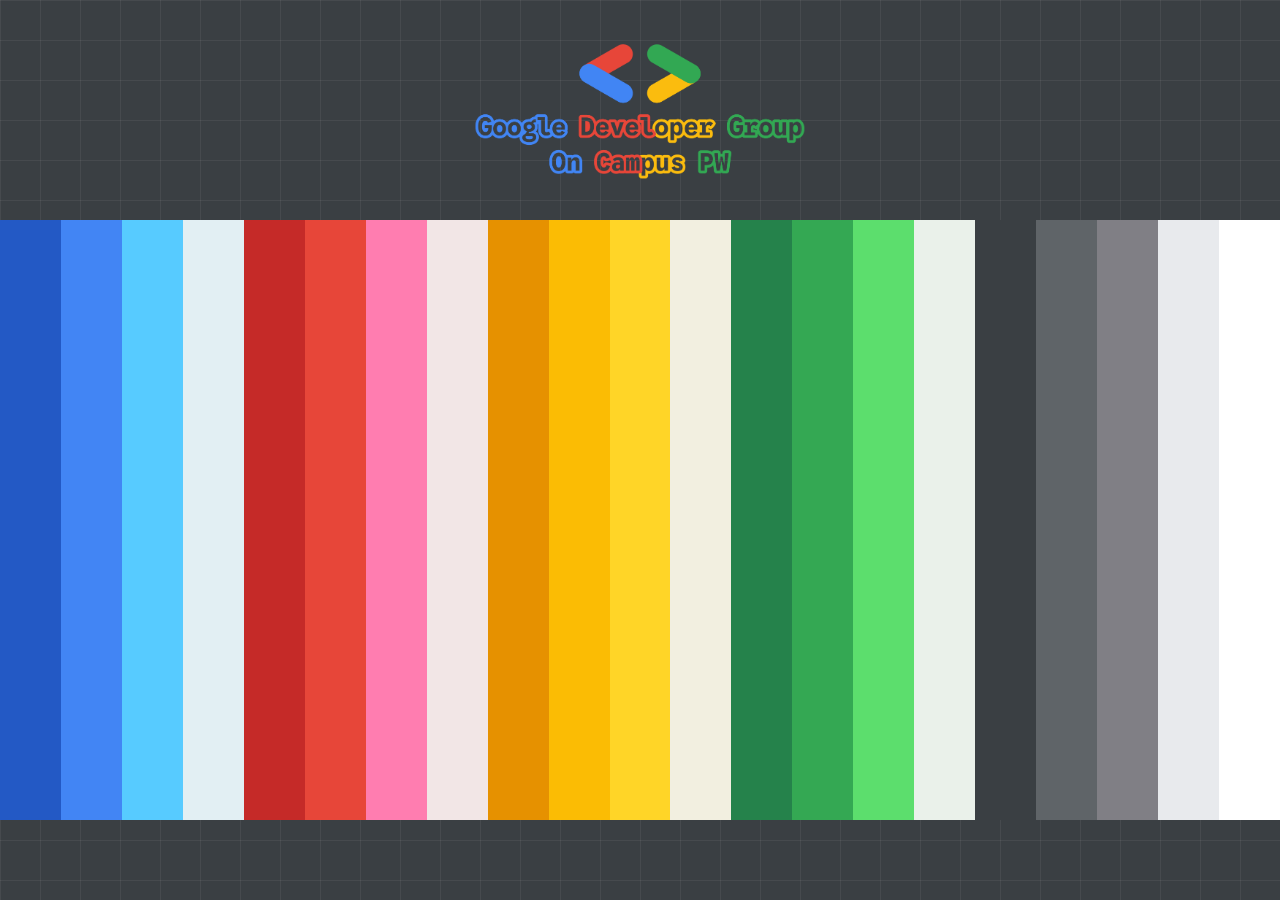
==== index.html @ b75a5c89 "simple website to share color palette This page was put together quickly so we could share the color" ====
<!DOCTYPE html>
<html lang="pl">
<head>
  <meta charset="UTF-8" />
  <meta name="viewport" content="width=device-width, initial-scale=1.0" />
  <title>GDG Color Palette</title>
  <link rel="icon" type="image/svg+xml" href="./icon.png" />
  <link href="https://fonts.googleapis.com/css2?family=DM+Mono:wght@400;500&family=DM+Sans:wght@300;400;500&display=swap" rel="stylesheet" />
  <style>
    *, *::before, *::after { box-sizing: border-box; margin: 0; padding: 0; }

    html, body {
      height: 100%;
      font-family: 'DM Sans', sans-serif;
      background-color: #3A3F43;
      background-image:
        linear-gradient(rgba(255,255,255,0.06) 1px, transparent 1px),
        linear-gradient(90deg, rgba(255,255,255,0.06) 1px, transparent 1px);
      background-size: 40px 40px;
      overflow: hidden;
    }

    /* ── Layout ── */
    .page {
      display: flex;
      flex-direction: column;
      height: 100vh;
    }

    /* ── Top bar ── */
    .bar-top {
      height: 220px;
      flex-shrink: 0;
      background: transparent;
      display: flex;
      align-items: center;
      justify-content: center;
    }

    .bar-top img {
      height: 160px;
      width: auto;
      position: relative;
      z-index: 1;
    }

    /* ── Palette ── */
    .palette {
      flex: 1;
      display: flex;
      min-height: 0;
    }

    .col {
      flex: 1;
      position: relative;
      cursor: pointer;
      display: flex;
      flex-direction: column;
      align-items: center;
      justify-content: flex-end;
      padding-bottom: 2rem;
      transition: flex 0.25s cubic-bezier(.4,0,.2,1);
      overflow: hidden;
    }

    .col:hover { flex: 1.7; }

    .col-label {
      display: flex;
      flex-direction: column;
      align-items: center;
      gap: 5px;
      opacity: 0;
      transform: translateY(8px);
      transition: opacity 0.2s ease, transform 0.2s ease;
      pointer-events: none;
      text-align: center;
    }

    .col:hover .col-label {
      opacity: 1;
      transform: translateY(0);
    }

    .col-hex {
      font-family: 'DM Mono', monospace;
      font-size: 0.68rem;
      font-weight: 500;
      letter-spacing: 0.12em;
      text-transform: uppercase;
    }

    .col-name {
      font-size: 0.62rem;
      font-weight: 400;
      letter-spacing: 0.06em;
      opacity: 0.7;
    }

    .col-icon {
      width: 30px;
      height: 30px;
      border-radius: 50%;
      display: flex;
      align-items: center;
      justify-content: center;
      margin-bottom: 5px;
      transition: background 0.15s;
    }

    .col:hover .col-icon { background: rgba(255,255,255,0.15); }

    .col-icon svg {
      width: 15px;
      height: 15px;
      fill: none;
      stroke-width: 2;
      stroke-linecap: round;
      stroke-linejoin: round;
    }

    /* ── Bottom bar ── */
    .bar-bottom {
      height: 80px;
      flex-shrink: 0;
      background: transparent;
    }

    /* ── Toast ── */
    .toast {
      position: fixed;
      bottom: 2.5rem;
      left: 50%;
      transform: translateX(-50%) translateY(12px);
      background: rgba(255,255,255,0.92);
      color: #1a1a1a;
      font-family: 'DM Mono', monospace;
      font-size: 0.75rem;
      padding: 8px 20px;
      border-radius: 100px;
      opacity: 0;
      transition: opacity 0.18s ease, transform 0.18s ease;
      pointer-events: none;
      white-space: nowrap;
      z-index: 100;
      letter-spacing: 0.04em;
    }

    .toast.show {
      opacity: 1;
      transform: translateX(-50%) translateY(0);
    }

    .col.flash::after {
      content: '';
      position: absolute;
      inset: 0;
      background: rgba(255,255,255,0.28);
      animation: flashOut 0.4s ease forwards;
      pointer-events: none;
    }

    @keyframes flashOut {
      from { opacity: 1; }
      to   { opacity: 0; }
    }

    /* ── Mobile ── */
    @media (max-width: 600px) {
      html, body { overflow: auto; }
      .page { height: auto; min-height: 100vh; }
      .palette {
        flex-direction: column;
        flex: none;
      }
      .col {
        flex: none;
        height: 68px;
        flex-direction: row;
        justify-content: flex-start;
        align-items: center;
        padding: 0 1.25rem;
        gap: 12px;
      }
      .col:hover { flex: none; height: 68px; }
      .col-label {
        opacity: 1;
        transform: none;
        flex-direction: row;
        gap: 10px;
        align-items: center;
      }
      .col-icon { display: none; }
      .col-hex { font-size: 0.8rem; }
    }
  </style>
</head>
<body>

<div class="page">
  <div class="bar-top">
    <img src="./logo.svg" alt="GDG Logo" />
  </div>

  <div class="palette" id="palette"></div>

  <div class="bar-bottom"></div>
</div>

<div class="toast" id="toast"></div>

<script>
  // ============================================================
  //  KOLORY
  // ============================================================
  const colors = [
    { name: "Blue 700",   hex: "#2359C5" },
    { name: "Blue 500",   hex: "#4285F4" },
    { name: "Blue 300",   hex: "#57CBFF" },
    { name: "Blue 50",    hex: "#E2EFF3" },
    { name: "Red 700",    hex: "#C52A28" },
    { name: "Red 500",    hex: "#E74639" },
    { name: "Pink 300",   hex: "#FF7DB0" },
    { name: "Pink 50",    hex: "#F2E6E6" },
    { name: "Yellow 700", hex: "#E69100" },
    { name: "Yellow 500", hex: "#FBBC04" },
    { name: "Yellow 300", hex: "#FFD527" },
    { name: "Yellow 50",  hex: "#F2EFE0" },
    { name: "Green 700",  hex: "#25824B" },
    { name: "Green 500",  hex: "#34A853" },
    { name: "Green 300",  hex: "#5CDE6D" },
    { name: "Green 50",   hex: "#EAF1EA" },
    { name: "Gray 900",   hex: "#3A3F43" },
    { name: "Gray 700",   hex: "#5F6468" },
    { name: "Gray 500",   hex: "#807F85" },
    { name: "Gray 200",   hex: "#E8EAED" },
    { name: "White",      hex: "#FFFFFF" },
  ];
  // ============================================================

  function textColor(hex) {
    const r = parseInt(hex.slice(1,3), 16);
    const g = parseInt(hex.slice(3,5), 16);
    const b = parseInt(hex.slice(5,7), 16);
    const lum = (0.299*r + 0.587*g + 0.114*b) / 255;
    return lum > 0.55 ? 'rgba(0,0,0,0.72)' : 'rgba(255,255,255,0.92)';
  }

  function copyText(text) {
    if (navigator.clipboard && window.isSecureContext) {
      return navigator.clipboard.writeText(text);
    }
    const ta = document.createElement('textarea');
    ta.value = text;
    ta.style.cssText = 'position:fixed;opacity:0;top:0;left:0';
    document.body.appendChild(ta);
    ta.focus();
    ta.select();
    try { document.execCommand('copy'); } catch(e) {}
    document.body.removeChild(ta);
    return Promise.resolve();
  }

  let toastTimer;
  function showToast(msg) {
    const t = document.getElementById('toast');
    t.textContent = msg;
    t.classList.add('show');
    clearTimeout(toastTimer);
    toastTimer = setTimeout(() => t.classList.remove('show'), 1600);
  }

  const palette = document.getElementById('palette');

  colors.forEach(color => {
    const tc = textColor(color.hex);
    const col = document.createElement('div');
    col.className = 'col';
    col.style.background = color.hex;
    col.style.color = tc;
    col.innerHTML = `
      <div class="col-label">
        <div class="col-icon">
          <svg viewBox="0 0 24 24" style="stroke:${tc}">
            <rect x="9" y="9" width="13" height="13" rx="2"/>
            <path d="M5 15H4a2 2 0 0 1-2-2V4a2 2 0 0 1 2-2h9a2 2 0 0 1 2 2v1"/>
          </svg>
        </div>
        <div class="col-hex">${color.hex.replace('#','')}</div>
        <div class="col-name">${color.name}</div>
      </div>`;

    col.addEventListener('click', () => {
      copyText(color.hex).then(() => {
        showToast('Skopiowano ' + color.hex.toUpperCase());
        col.classList.remove('flash');
        void col.offsetWidth;
        col.classList.add('flash');
        setTimeout(() => col.classList.remove('flash'), 400);
      });
    });

    palette.appendChild(col);
  });
</script>
</body>
</html>
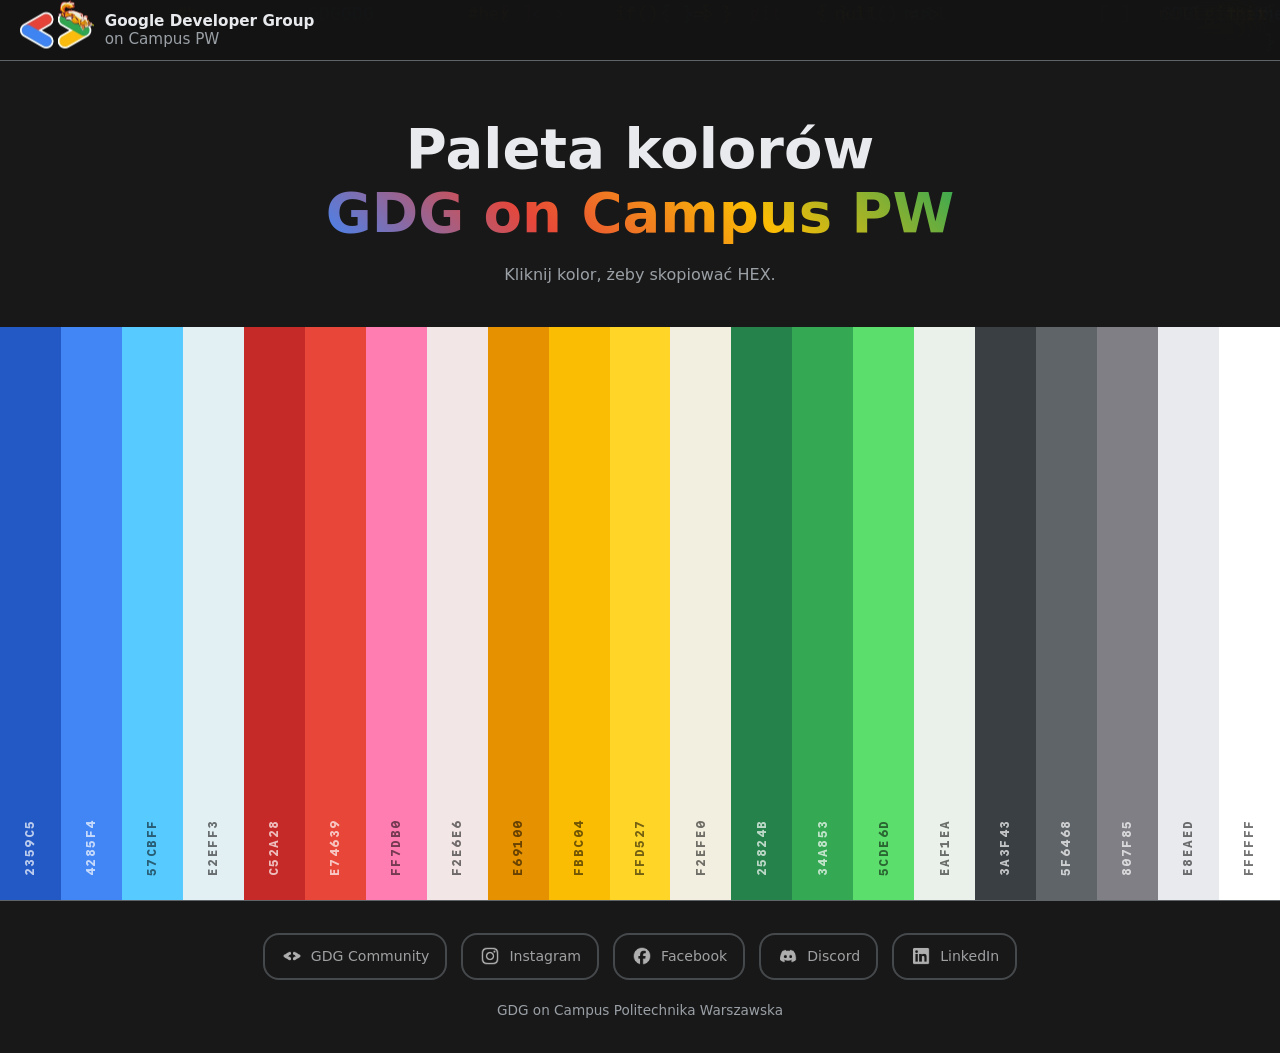
==== commit a4225c3c: "feat: restyle color palette to match jam-jar - Move the site from site/ to the repo root with the ja" ====
--- a/index.html
+++ b/index.html
@@ -1,308 +1,94 @@
 <!DOCTYPE html>
 <html lang="pl">
 <head>
-  <meta charset="UTF-8" />
-  <meta name="viewport" content="width=device-width, initial-scale=1.0" />
-  <title>GDG Color Palette</title>
-  <link rel="icon" type="image/svg+xml" href="./icon.png" />
-  <link href="https://fonts.googleapis.com/css2?family=DM+Mono:wght@400;500&family=DM+Sans:wght@300;400;500&display=swap" rel="stylesheet" />
-  <style>
-    *, *::before, *::after { box-sizing: border-box; margin: 0; padding: 0; }
+  <meta charset="UTF-8">
+  <meta name="viewport" content="width=device-width, initial-scale=1">
+  <title>Paleta kolorów | GDG on Campus PW</title>
+  <meta name="description" content="Paleta kolorów GDG on Campus PW. Kliknij kolor, żeby skopiować HEX.">
 
-    html, body {
-      height: 100%;
-      font-family: 'DM Sans', sans-serif;
-      background-color: #3A3F43;
-      background-image:
-        linear-gradient(rgba(255,255,255,0.06) 1px, transparent 1px),
-        linear-gradient(90deg, rgba(255,255,255,0.06) 1px, transparent 1px);
-      background-size: 40px 40px;
-      overflow: hidden;
-    }
+  <!-- Podgląd linku (Discord, Messenger, FB, LinkedIn). og:url i og:image muszą mieć pełny adres -->
+  <meta property="og:type" content="website">
+  <meta property="og:site_name" content="GDG on Campus PW">
+  <meta property="og:locale" content="pl_PL">
+  <meta property="og:title" content="Paleta kolorów GDG on Campus PW">
+  <meta property="og:description" content="Kliknij kolor, żeby skopiować HEX.">
+  <meta property="og:url" content="https://colors.gdgpw.pl/">
+  <meta property="og:image" content="https://colors.gdgpw.pl/assets/og.jpg">
+  <meta property="og:image:width" content="1200">
+  <meta property="og:image:height" content="630">
+  <meta property="og:image:alt" content="Logo GDG on Campus PW i napis Paleta kolorów">
+  <meta name="twitter:card" content="summary_large_image">
+  <link rel="icon" type="image/png" sizes="32x32" href="assets/favicon-32.png">
+  <link rel="icon" type="image/png" sizes="192x192" href="assets/icon.png">
+  <link rel="apple-touch-icon" href="assets/icon.png">
 
-    /* ── Layout ── */
-    .page {
-      display: flex;
-      flex-direction: column;
-      height: 100vh;
-    }
+  <!-- Fonty z Google Fonts: Google Sans Flex (tekst) + Google Sans Code (HEX). Zmiana też w css/variables.css -->
+  <link rel="preconnect" href="https://fonts.googleapis.com">
+  <link rel="preconnect" href="https://fonts.gstatic.com" crossorigin>
+  <link href="https://fonts.googleapis.com/css2?family=Google+Sans+Flex:wght@400;600;700;800&family=Google+Sans+Code:wght@400;700&display=swap" rel="stylesheet">
 
-    /* ── Top bar ── */
-    .bar-top {
-      height: 220px;
-      flex-shrink: 0;
-      background: transparent;
-      display: flex;
-      align-items: center;
-      justify-content: center;
-    }
-
-    .bar-top img {
-      height: 160px;
-      width: auto;
-      position: relative;
-      z-index: 1;
-    }
-
-    /* ── Palette ── */
-    .palette {
-      flex: 1;
-      display: flex;
-      min-height: 0;
-    }
-
-    .col {
-      flex: 1;
-      position: relative;
-      cursor: pointer;
-      display: flex;
-      flex-direction: column;
-      align-items: center;
-      justify-content: flex-end;
-      padding-bottom: 2rem;
-      transition: flex 0.25s cubic-bezier(.4,0,.2,1);
-      overflow: hidden;
-    }
-
-    .col:hover { flex: 1.7; }
-
-    .col-label {
-      display: flex;
-      flex-direction: column;
-      align-items: center;
-      gap: 5px;
-      opacity: 0;
-      transform: translateY(8px);
-      transition: opacity 0.2s ease, transform 0.2s ease;
-      pointer-events: none;
-      text-align: center;
-    }
-
-    .col:hover .col-label {
-      opacity: 1;
-      transform: translateY(0);
-    }
-
-    .col-hex {
-      font-family: 'DM Mono', monospace;
-      font-size: 0.68rem;
-      font-weight: 500;
-      letter-spacing: 0.12em;
-      text-transform: uppercase;
-    }
-
-    .col-name {
-      font-size: 0.62rem;
-      font-weight: 400;
-      letter-spacing: 0.06em;
-      opacity: 0.7;
-    }
-
-    .col-icon {
-      width: 30px;
-      height: 30px;
-      border-radius: 50%;
-      display: flex;
-      align-items: center;
-      justify-content: center;
-      margin-bottom: 5px;
-      transition: background 0.15s;
-    }
-
-    .col:hover .col-icon { background: rgba(255,255,255,0.15); }
-
-    .col-icon svg {
-      width: 15px;
-      height: 15px;
-      fill: none;
-      stroke-width: 2;
-      stroke-linecap: round;
-      stroke-linejoin: round;
-    }
-
-    /* ── Bottom bar ── */
-    .bar-bottom {
-      height: 80px;
-      flex-shrink: 0;
-      background: transparent;
-    }
-
-    /* ── Toast ── */
-    .toast {
-      position: fixed;
-      bottom: 2.5rem;
-      left: 50%;
-      transform: translateX(-50%) translateY(12px);
-      background: rgba(255,255,255,0.92);
-      color: #1a1a1a;
-      font-family: 'DM Mono', monospace;
-      font-size: 0.75rem;
-      padding: 8px 20px;
-      border-radius: 100px;
-      opacity: 0;
-      transition: opacity 0.18s ease, transform 0.18s ease;
-      pointer-events: none;
-      white-space: nowrap;
-      z-index: 100;
-      letter-spacing: 0.04em;
-    }
-
-    .toast.show {
-      opacity: 1;
-      transform: translateX(-50%) translateY(0);
-    }
-
-    .col.flash::after {
-      content: '';
-      position: absolute;
-      inset: 0;
-      background: rgba(255,255,255,0.28);
-      animation: flashOut 0.4s ease forwards;
-      pointer-events: none;
-    }
-
-    @keyframes flashOut {
-      from { opacity: 1; }
-      to   { opacity: 0; }
-    }
-
-    /* ── Mobile ── */
-    @media (max-width: 600px) {
-      html, body { overflow: auto; }
-      .page { height: auto; min-height: 100vh; }
-      .palette {
-        flex-direction: column;
-        flex: none;
-      }
-      .col {
-        flex: none;
-        height: 68px;
-        flex-direction: row;
-        justify-content: flex-start;
-        align-items: center;
-        padding: 0 1.25rem;
-        gap: 12px;
-      }
-      .col:hover { flex: none; height: 68px; }
-      .col-label {
-        opacity: 1;
-        transform: none;
-        flex-direction: row;
-        gap: 10px;
-        align-items: center;
-      }
-      .col-icon { display: none; }
-      .col-hex { font-size: 0.8rem; }
-    }
-  </style>
+  <!-- Kolejność ma znaczenie: variables -> base -> layout -> components -> effects -->
+  <link rel="stylesheet" href="css/variables.css">
+  <link rel="stylesheet" href="css/base.css">
+  <link rel="stylesheet" href="css/layout.css">
+  <link rel="stylesheet" href="css/components.css">
+  <link rel="stylesheet" href="css/effects.css">
 </head>
 <body>
 
-<div class="page">
-  <div class="bar-top">
-    <img src="./logo.svg" alt="GDG Logo" />
-  </div>
+  <!-- Tło z pływającymi symbolami (wypełnia js/effects.js) -->
+  <div id="bg-canvas"></div>
 
-  <div class="palette" id="palette"></div>
+  <header class="header">
+    <div class="container header-inner">
+      <a class="brand" href="https://gdgpw.pl"><img class="logo-img" src="assets/logo-mark.webp" alt=""><span class="brand-text">Google Developer Group<br><small>on Campus PW</small></span></a>
+    </div>
+  </header>
 
-  <div class="bar-bottom"></div>
-</div>
+  <main>
+    <section class="hero">
+      <div class="container">
+        <h1>Paleta kolorów<br><span class="gradient-text">GDG on Campus PW</span></h1>
+        <p class="muted">Kliknij kolor, żeby skopiować HEX.</p>
+      </div>
+    </section>
 
-<div class="toast" id="toast"></div>
+    <!-- Paski wypełnia js/palette.js z COLORS (js/data.js) -->
+    <div id="palette" class="palette"></div>
+  </main>
 
-<script>
-  // ============================================================
-  //  KOLORY
-  // ============================================================
-  const colors = [
-    { name: "Blue 700",   hex: "#2359C5" },
-    { name: "Blue 500",   hex: "#4285F4" },
-    { name: "Blue 300",   hex: "#57CBFF" },
-    { name: "Blue 50",    hex: "#E2EFF3" },
-    { name: "Red 700",    hex: "#C52A28" },
-    { name: "Red 500",    hex: "#E74639" },
-    { name: "Pink 300",   hex: "#FF7DB0" },
-    { name: "Pink 50",    hex: "#F2E6E6" },
-    { name: "Yellow 700", hex: "#E69100" },
-    { name: "Yellow 500", hex: "#FBBC04" },
-    { name: "Yellow 300", hex: "#FFD527" },
-    { name: "Yellow 50",  hex: "#F2EFE0" },
-    { name: "Green 700",  hex: "#25824B" },
-    { name: "Green 500",  hex: "#34A853" },
-    { name: "Green 300",  hex: "#5CDE6D" },
-    { name: "Green 50",   hex: "#EAF1EA" },
-    { name: "Gray 900",   hex: "#3A3F43" },
-    { name: "Gray 700",   hex: "#5F6468" },
-    { name: "Gray 500",   hex: "#807F85" },
-    { name: "Gray 200",   hex: "#E8EAED" },
-    { name: "White",      hex: "#FFFFFF" },
-  ];
-  // ============================================================
+  <footer class="footer">
+    <div class="container">
+      <!-- Socials: usuń cały <a>...</a>, żeby wyłączyć -->
+      <div class="socials">
+        <a class="social-link" href="https://gdg.community.dev/gdg-on-campus-politechnika-warszawska-warsaw-poland/" target="_blank" rel="noopener">
+          <img src="assets/socials/gdg.svg" width="22" height="22" alt=""><span>GDG Community</span>
+        </a>
+        <a class="social-link" href="https://www.instagram.com/gdg_pw/" target="_blank" rel="noopener">
+          <img src="assets/socials/instagram.svg" width="22" height="22" alt=""><span>Instagram</span>
+        </a>
+        <a class="social-link" href="https://www.facebook.com/gdg.pw" target="_blank" rel="noopener">
+          <img src="assets/socials/facebook.svg" width="22" height="22" alt=""><span>Facebook</span>
+        </a>
+        <a class="social-link" href="https://discord.com/invite/vNW4vXVwqH" target="_blank" rel="noopener">
+          <img src="assets/socials/discord.svg" width="22" height="22" alt=""><span>Discord</span>
+        </a>
+        <a class="social-link" href="https://www.linkedin.com/company/google-developer-group-pw/" target="_blank" rel="noopener">
+          <img src="assets/socials/linkedin.svg" width="22" height="22" alt=""><span>LinkedIn</span>
+        </a>
+      </div>
+      <p class="muted small">GDG on Campus Politechnika Warszawska</p>
+    </div>
+  </footer>
 
-  function textColor(hex) {
-    const r = parseInt(hex.slice(1,3), 16);
-    const g = parseInt(hex.slice(3,5), 16);
-    const b = parseInt(hex.slice(5,7), 16);
-    const lum = (0.299*r + 0.587*g + 0.114*b) / 255;
-    return lum > 0.55 ? 'rgba(0,0,0,0.72)' : 'rgba(255,255,255,0.92)';
-  }
+  <!-- Komunikat „Skopiowano” -->
+  <div class="toast" id="toast" role="status" aria-live="polite"></div>
 
-  function copyText(text) {
-    if (navigator.clipboard && window.isSecureContext) {
-      return navigator.clipboard.writeText(text);
-    }
-    const ta = document.createElement('textarea');
-    ta.value = text;
-    ta.style.cssText = 'position:fixed;opacity:0;top:0;left:0';
-    document.body.appendChild(ta);
-    ta.focus();
-    ta.select();
-    try { document.execCommand('copy'); } catch(e) {}
-    document.body.removeChild(ta);
-    return Promise.resolve();
-  }
-
-  let toastTimer;
-  function showToast(msg) {
-    const t = document.getElementById('toast');
-    t.textContent = msg;
-    t.classList.add('show');
-    clearTimeout(toastTimer);
-    toastTimer = setTimeout(() => t.classList.remove('show'), 1600);
-  }
-
-  const palette = document.getElementById('palette');
-
-  colors.forEach(color => {
-    const tc = textColor(color.hex);
-    const col = document.createElement('div');
-    col.className = 'col';
-    col.style.background = color.hex;
-    col.style.color = tc;
-    col.innerHTML = `
-      <div class="col-label">
-        <div class="col-icon">
-          <svg viewBox="0 0 24 24" style="stroke:${tc}">
-            <rect x="9" y="9" width="13" height="13" rx="2"/>
-            <path d="M5 15H4a2 2 0 0 1-2-2V4a2 2 0 0 1 2-2h9a2 2 0 0 1 2 2v1"/>
-          </svg>
-        </div>
-        <div class="col-hex">${color.hex.replace('#','')}</div>
-        <div class="col-name">${color.name}</div>
-      </div>`;
-
-    col.addEventListener('click', () => {
-      copyText(color.hex).then(() => {
-        showToast('Skopiowano ' + color.hex.toUpperCase());
-        col.classList.remove('flash');
-        void col.offsetWidth;
-        col.classList.add('flash');
-        setTimeout(() => col.classList.remove('flash'), 400);
-      });
-    });
-
-    palette.appendChild(col);
-  });
-</script>
+  <!-- Zwykłe skrypty (nie moduły), żeby działało też po dwukliku na index.html -->
+  <script src="js/data.js"></script>
+  <script src="js/utils.js"></script>
+  <script src="js/palette.js"></script>
+  <script src="js/effects.js"></script>
+  <script src="js/main.js"></script>
 </body>
 </html>
--- a/css/variables.css
+++ b/css/variables.css
@@ -0,0 +1,45 @@
+/* ==========================================================
+   ZMIENNE – tu zmieniasz wygląd całej strony
+   Paleta: GDG (kolory Google na ciemnym tle)
+   ========================================================== */
+
+:root {
+  /* --- Kolory GDG --- */
+  --blue:   #4285F4;
+  --red:    #E74639;
+  --yellow: #FBBC04;
+  --green:  #34A853;
+
+  /* --- Tła i tekst --- */
+  --bg:         #181818;   /* tło strony */
+  --bg-dark:    #121212;   /* header, pole wyniku (ciemniej) */
+  --bg-card:    #202020;   /* karty. inne: var(--bg) = takie same jak tło */
+  --bg-chip:    #2e2e2e;   /* małe plakietki (historia, code) */
+  --border:     #5F6468;   /* ramki */
+
+  --text-main:  #E8EAED;
+  --text-muted: #9AA0A6;
+
+  /* ==========================================================
+     UŻYWANE W STRONIE – podmieniaj tylko to
+     ========================================================== */
+  --primary:    var(--green);     /* główny kolor (przyciski, akcenty). inne: var(--blue), var(--yellow), var(--red) */
+  --secondary:  var(--blue);      /* drugi kolor (linki, hover kart). inne: var(--yellow), var(--red) */
+  --on-accent:  #181818;          /* tekst na kolorowym przycisku */
+
+  /* Gradient w nagłówku. Inne: (135deg, var(--blue), var(--green)) = 2 kolory */
+  --gradient: linear-gradient(45deg, var(--blue), var(--red), var(--yellow), var(--green));
+
+  /* --- Czcionki --- */
+  --font-sans: "Google Sans Flex", system-ui, sans-serif;    /* tekst */
+  --font-mono: "Google Sans Code", ui-monospace, monospace;  /* terminal, kod, symbole w tle, historia */
+
+  /* --- Wygląd --- */
+  --radius:  16px;    /* zaokrąglenie. 0 = ostre, 24px = bardzo okrągłe */
+  --gap:     1.5rem;  /* odstępy w siatkach */
+  --width:   1000px;  /* max szerokość treści */
+  --header-shift: 300px; /* o ile px logo i menu w headerze są bardziej z boku. 0 = jak treść, ujemne = bardziej do środka */
+  --header-blur: 25px;    /* rozmycie tła. 0px = brak */
+  --header-opacity: 65%;  /* krycie. 100% = pełne tło, 40% = bardziej szklane */
+  --glow:    0 0 24px color-mix(in srgb, var(--primary) 35%, transparent); /* poświata. "none" = wyłączona */
+}
--- a/css/base.css
+++ b/css/base.css
@@ -0,0 +1,42 @@
+/* Reset + globalne style */
+*, *::before, *::after { box-sizing: border-box; margin: 0; padding: 0; }
+
+html { scroll-behavior: smooth; }
+
+body {
+  font-family: var(--font-sans);
+  background: var(--bg);
+  color: var(--text-main);
+  line-height: 1.6;
+}
+
+h1 { font-size: clamp(2rem, 6vw, 3.5rem); font-weight: 800; line-height: 1.15; }
+h2 { font-size: 1.8rem; margin-bottom: 1.5rem; }
+
+a { color: var(--secondary); text-decoration: none; }
+
+code {
+  font-family: var(--font-mono); font-size: 0.9em;
+  background: var(--bg-chip);
+  padding: 0.1rem 0.4rem;
+  border-radius: 6px;
+}
+a:hover { color: var(--primary); }
+
+::selection { background: var(--secondary); color: var(--on-accent); }
+
+/* Scrollbar */
+::-webkit-scrollbar { width: 10px; }
+::-webkit-scrollbar-track { background: var(--bg-dark); }
+::-webkit-scrollbar-thumb { background: var(--border); border-radius: 10px; }
+
+/* Pomocnicze klasy */
+.muted  { color: var(--text-muted); }
+.small  { font-size: 0.85rem; }
+.center { text-align: center; }
+.gradient-text {
+  background: var(--gradient);
+  -webkit-background-clip: text;
+  background-clip: text;
+  color: transparent;
+}
--- a/css/layout.css
+++ b/css/layout.css
@@ -0,0 +1,33 @@
+/* Układ: kontener, header, hero, paleta na resztę ekranu, footer */
+
+.container { max-width: var(--width); margin: 0 auto; padding: 0 1.25rem; }
+
+/* Header */
+.header {
+  position: sticky; top: 0; z-index: 10;
+  background: color-mix(in srgb, var(--bg-dark) var(--header-opacity), transparent);
+  -webkit-backdrop-filter: blur(var(--header-blur));
+  backdrop-filter: blur(var(--header-blur));
+  border-bottom: 1px solid var(--border);
+}
+.header-inner {
+  display: flex; justify-content: space-between; align-items: center; height: 60px;
+  max-width: calc(var(--width) + var(--header-shift) * 2);  /* szerszy header = logo wędruje na bok */
+}
+.brand { display: flex; align-items: center; gap: 0.7rem; color: var(--text-main); }
+.brand:hover { color: var(--text-main); }
+.brand-text { font-size: 0.95rem; font-weight: 600; line-height: 1.2; }
+.brand-text small { font-size: inherit; font-weight: 400; color: var(--text-muted); }
+
+/* Hero + paleta wypełniają pierwszy ekran, footer jest pod spodem */
+main { min-height: calc(100vh - 61px); min-height: calc(100svh - 61px); display: flex; flex-direction: column; }
+.hero { padding: 3.5rem 0 2.5rem; text-align: center; }
+.hero p { margin-top: 1rem; }
+
+/* Footer */
+.footer { padding: 2rem 0; border-top: 1px solid var(--border); text-align: center; }
+
+@media (max-width: 700px) {
+  main { min-height: 0; }
+  .hero { padding: 2.5rem 0 2rem; }
+}
--- a/css/components.css
+++ b/css/components.css
@@ -0,0 +1,76 @@
+/* Komponenty: paleta (paski), toast */
+
+/* ---------- Paleta: pionowe paski na komputerze ---------- */
+.palette { flex: 1; min-height: 420px; display: flex; }
+
+.swatch {
+  flex: 1; min-width: 0;
+  position: relative; overflow: hidden;
+  display: flex; align-items: flex-end; justify-content: center;
+  padding: 0 0 1.5rem;
+  border: 0; border-radius: 0;
+  font: inherit; color: inherit;
+  cursor: pointer;
+  transition: flex 0.25s cubic-bezier(.4, 0, .2, 1);
+}
+.swatch:hover, .swatch:focus-visible { flex: 1.8; }
+.swatch:focus-visible { outline: 3px solid currentColor; outline-offset: -6px; }
+
+/* Napis od dołu: HEX zawsze, nazwa i ikonka po najechaniu */
+.sw-label {
+  display: flex; flex-direction: column-reverse; align-items: center; gap: 0.6rem;
+  pointer-events: none;
+}
+.sw-hex, .sw-name { writing-mode: vertical-rl; transform: rotate(180deg); white-space: nowrap; }
+.sw-hex  { font-family: var(--font-mono); font-size: 0.8rem; font-weight: 700; letter-spacing: 0.12em; opacity: 0.75; transition: opacity 0.2s; }
+.sw-name { font-size: 0.8rem; opacity: 0; transition: opacity 0.2s; }
+.sw-icon { display: grid; place-items: center; width: 30px; height: 30px; border-radius: 50%; background: rgba(255,255,255,0.15); opacity: 0; transition: opacity 0.2s; }
+.sw-icon svg { width: 15px; height: 15px; fill: none; stroke: currentColor; stroke-width: 2; stroke-linecap: round; stroke-linejoin: round; }
+
+.swatch:hover .sw-hex, .swatch:focus-visible .sw-hex { opacity: 1; }
+.swatch:hover .sw-name, .swatch:hover .sw-icon,
+.swatch:focus-visible .sw-name, .swatch:focus-visible .sw-icon { opacity: 1; }
+
+/* Tablet: bez myszki nie ma najechania, więc nazwy widać od razu */
+@media (hover: none) {
+  .sw-name { opacity: 0.8; }
+}
+
+/* Błysk po skopiowaniu */
+.swatch.flash::after {
+  content: ""; position: absolute; inset: 0;
+  background: rgba(255,255,255,0.3);
+  animation: flashOut 0.4s ease forwards;
+  pointer-events: none;
+}
+@keyframes flashOut { from { opacity: 1; } to { opacity: 0; } }
+
+/* ---------- Paleta: poziome paski na telefonie ---------- */
+@media (max-width: 700px) {
+  .palette { flex-direction: column; min-height: 0; }
+  .swatch { flex: none; height: 56px; padding: 0 1.25rem; align-items: center; justify-content: flex-start; }
+  .swatch:hover, .swatch:focus-visible { flex: none; }
+  .sw-label { flex-direction: row; width: 100%; gap: 0.75rem; }
+  .sw-hex, .sw-name { writing-mode: horizontal-tb; transform: none; opacity: 1; }
+  .sw-hex { font-size: 0.9rem; }
+  .sw-name { font-size: 0.85rem; opacity: 0.7; }
+  .sw-icon { margin-left: auto; opacity: 0.6; background: none; }
+}
+
+/* ---------- Toast ---------- */
+.toast {
+  position: fixed; bottom: 2.5rem; left: 50%; z-index: 100;
+  display: flex; align-items: center; gap: 0.5rem;
+  padding: 0.55rem 1.2rem;
+  background: var(--bg-card);
+  border: 1px solid var(--border);
+  border-radius: 999px;
+  box-shadow: 0 12px 32px rgba(0,0,0,0.5);
+  font-size: 0.9rem; white-space: nowrap;
+  opacity: 0; transform: translateX(-50%) translateY(12px);
+  transition: opacity 0.18s ease, transform 0.18s ease;
+  pointer-events: none;
+}
+.toast.show { opacity: 1; transform: translateX(-50%) translateY(0); }
+.toast b { font-family: var(--font-mono); }
+.toast-dot { width: 14px; height: 14px; border-radius: 50%; border: 1px solid var(--border); flex-shrink: 0; }
--- a/css/effects.css
+++ b/css/effects.css
@@ -0,0 +1,73 @@
+/* Efekty: tło z symbolami, logo, impreza (Konami), socials */
+
+/* ---------- Tło z pływającymi symbolami ---------- */
+#bg-canvas {
+  position: fixed; inset: 0;
+  z-index: 0;
+  pointer-events: none;
+  overflow: hidden;
+}
+.code-symbol {
+  position: absolute;
+  opacity: 0.10;                       /* przezroczystość symboli */
+  font-size: 1.1rem;
+  font-family: var(--font-mono);
+  animation: floatSymbol 15s infinite linear;
+}
+@keyframes floatSymbol {
+  from { transform: translateY(110vh) rotate(0deg); }
+  to   { transform: translateY(-20vh) rotate(360deg); }
+}
+
+/* Treść nad tłem */
+main, .footer { position: relative; z-index: 1; }
+
+/* ---------- Logo w headerze ---------- */
+.logo-img { height: 48px; width: auto; display: block; transform: translateY(-11.5%); }   /* znak w headerze. Przesunięty w górę o corgiego nad nawiasami, żeby na środku headera były nawiasy, nie cały obrazek */
+
+/* ---------- Konami: paski migają kolorami GDG ---------- */
+body.party .code-symbol { opacity: 0.3 !important; animation-duration: 4s !important; }
+body.party .swatch::before {
+  content: ""; position: absolute; inset: 0;
+  pointer-events: none;
+  animation: partyOverlay 1s infinite linear;
+}
+body.party .swatch:nth-child(4n+2)::before { animation-delay: -0.25s; }
+body.party .swatch:nth-child(4n+3)::before { animation-delay: -0.5s; }
+body.party .swatch:nth-child(4n+4)::before { animation-delay: -0.75s; }
+@keyframes partyOverlay {
+  0%   { background: color-mix(in srgb, var(--blue)   22%, transparent); }
+  25%  { background: color-mix(in srgb, var(--red)    22%, transparent); }
+  50%  { background: color-mix(in srgb, var(--yellow) 22%, transparent); }
+  75%  { background: color-mix(in srgb, var(--green)  22%, transparent); }
+  100% { background: color-mix(in srgb, var(--blue)   22%, transparent); }
+}
+
+/* ---------- Socials (footer) ---------- */
+.socials { display: flex; justify-content: center; gap: 14px; flex-wrap: wrap; margin-bottom: 1.25rem; }
+.social-link {
+  display: flex; align-items: center; gap: 8px;
+  padding: 10px 16px;
+  border: 2px solid var(--border);
+  border-radius: var(--radius);
+  color: var(--text-main); font-size: 0.88rem;
+  opacity: 0.65;
+  transition: all 0.3s ease;
+}
+.social-link:hover {
+  opacity: 1; color: var(--text-main);
+  border-color: var(--text-main);
+  transform: translateY(-3px);
+  background: rgba(255,255,255,0.05);
+}
+
+@media (max-width: 600px) {
+  .logo-img { height: 40px; }
+  .social-link span { display: none; }
+}
+
+/* ---------- Mniej ruchu, gdy system o to prosi ---------- */
+@media (prefers-reduced-motion: reduce) {
+  #bg-canvas { display: none; }
+  *, *::before, *::after { animation-duration: 0.01ms !important; animation-iteration-count: 1 !important; transition-duration: 0.01ms !important; }
+}
